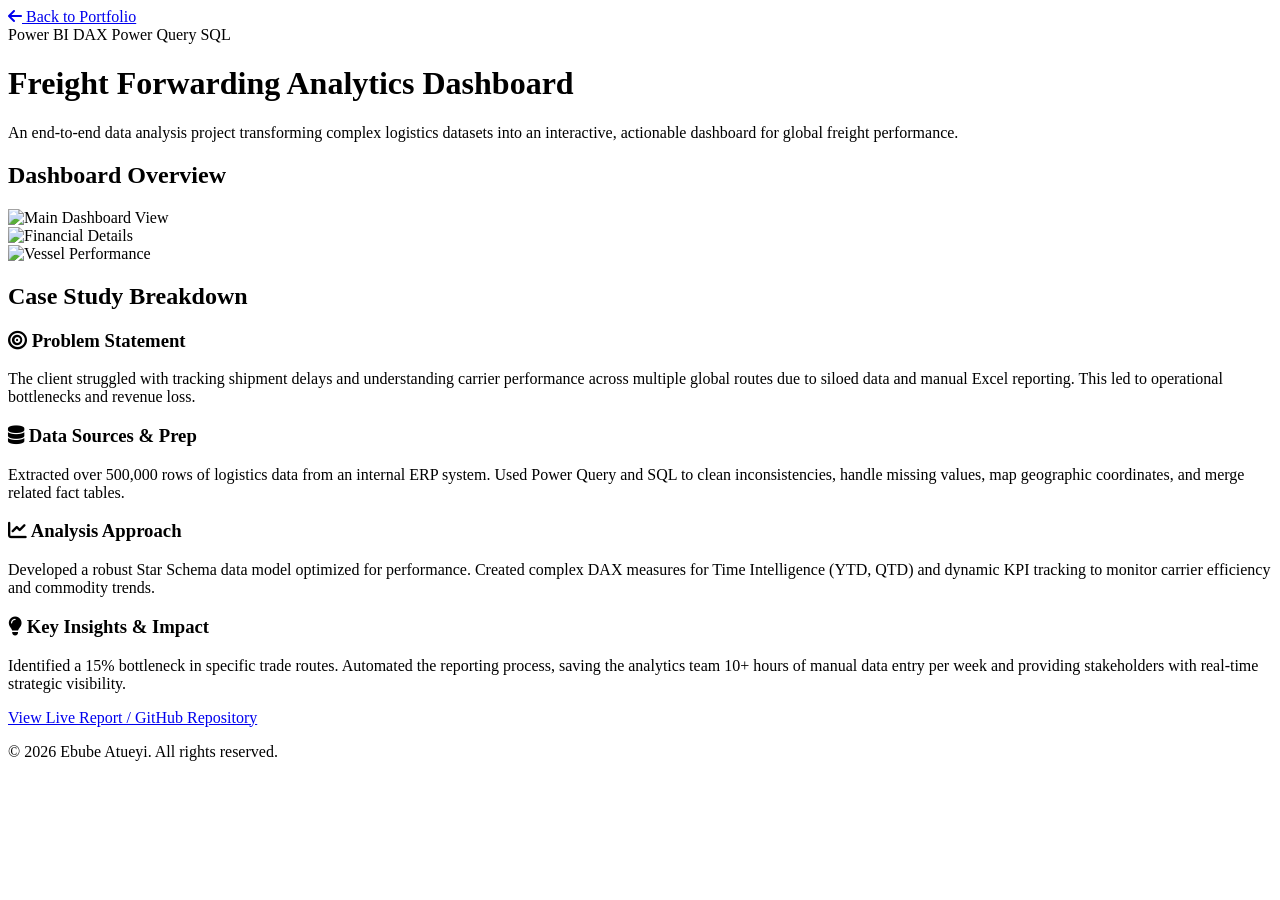
==== case-study/case-study.html @ 36c812da "refactor: move case-study.html into a dedicated subdirectory and update navigation links accordingly" ====
<!DOCTYPE html>
<html lang="en">

<head>
    <meta charset="UTF-8">
    <meta name="viewport" content="width=device-width, initial-scale=1.0">
    <title>Project Case Study | Ebube Atueyi</title>
    
    <!--💡UPDATE: Add your favicon here-->
    <link rel="icon" type="image/png" href="/favicon-32x32.png">
    <link rel="apple-touch-icon" href="/favicon-32x32.png">
    
    <!-- Google Fonts -->
    <link rel="preconnect" href="https://fonts.googleapis.com">
    <link rel="preconnect" href="https://fonts.gstatic.com" crossorigin>
    <link href="https://fonts.googleapis.com/css2?family=Inter:wght@300;400;500;600&family=Outfit:wght@500;600;700;800&display=swap" rel="stylesheet">
    
    <!-- Font Awesome -->
    <link rel="stylesheet" href="https://cdnjs.cloudflare.com/ajax/libs/font-awesome/6.4.2/css/all.min.css">
    
    <!-- Stylesheet -->
    <link rel="stylesheet" href="assets/css/style.css">
</head>

<body>

    <!-- NAVIGATION (Simplified for Case Study) -->
    <nav>
        <div class="container nav-case-study">
            <a href="index.html" class="back-link"><i class="fas fa-arrow-left"></i> Back to Portfolio</a>
        </div>
    </nav>

    <!-- CASE STUDY HERO -->
    <header class="case-study-hero">
        <div class="container">
            <div class="tech-stack hero-stack">
                <span>Power BI</span>
                <span>DAX</span>
                <span>Power Query</span>
                <span>SQL</span>
            </div>
            <h1>Freight Forwarding Analytics Dashboard</h1>
            <p>An end-to-end data analysis project transforming complex logistics datasets into an interactive, actionable dashboard for global freight performance.</p>
        </div>
    </header>

    <!-- MAIN CONTENT -->
    <main class="case-study-main">
        <div class="container">
            
            <!-- IMAGE GRID SECTION -->
            <section class="case-study-section">
                <h2>Dashboard Overview</h2>
                <div class="image-gallery">
                    <!--💡UPDATE: Replace with real screenshots-->
                    <div class="gallery-item large">
                        <img src="assets/images/executive_overview.png" alt="Main Dashboard View">
                    </div>
                    <div class="gallery-item">
                        <img src="assets/images/finance_commodity.png" alt="Financial Details">
                    </div>
                    <div class="gallery-item">
                        <img src="assets/images/vessel_performance.png" alt="Vessel Performance">
                    </div>
                </div>
            </section>

            <!-- CASE STUDY BREAKDOWN -->
            <section class="case-study-section">
                <h2>Case Study Breakdown</h2>
                <div class="breakdown-grid">
                    
                    <div class="breakdown-card">
                        <h3><i class="fas fa-bullseye"></i> Problem Statement</h3>
                        <p>The client struggled with tracking shipment delays and understanding carrier performance across multiple global routes due to siloed data and manual Excel reporting. This led to operational bottlenecks and revenue loss.</p>
                    </div>

                    <div class="breakdown-card">
                        <h3><i class="fas fa-database"></i> Data Sources & Prep</h3>
                        <p>Extracted over 500,000 rows of logistics data from an internal ERP system. Used Power Query and SQL to clean inconsistencies, handle missing values, map geographic coordinates, and merge related fact tables.</p>
                    </div>

                    <div class="breakdown-card">
                        <h3><i class="fas fa-chart-line"></i> Analysis Approach</h3>
                        <p>Developed a robust Star Schema data model optimized for performance. Created complex DAX measures for Time Intelligence (YTD, QTD) and dynamic KPI tracking to monitor carrier efficiency and commodity trends.</p>
                    </div>

                    <div class="breakdown-card">
                        <h3><i class="fas fa-lightbulb"></i> Key Insights & Impact</h3>
                        <p>Identified a 15% bottleneck in specific trade routes. Automated the reporting process, saving the analytics team 10+ hours of manual data entry per week and providing stakeholders with real-time strategic visibility.</p>
                    </div>

                </div>
            </section>

            <!-- FOOTER ACTION -->
            <div class="case-study-footer">
                <a href="https://github.com/Atueyi/Atueyi-data-project-documentation" target="_blank" class="btn">View Live Report / GitHub Repository</a>
            </div>

        </div>
    </main>

    <!-- FOOTER -->
    <footer>
        <div class="container">
            <p>&copy; <script>document.write(new Date().getFullYear());</script> Ebube Atueyi. All rights reserved.</p>
        </div>
    </footer>

</body>
</html>
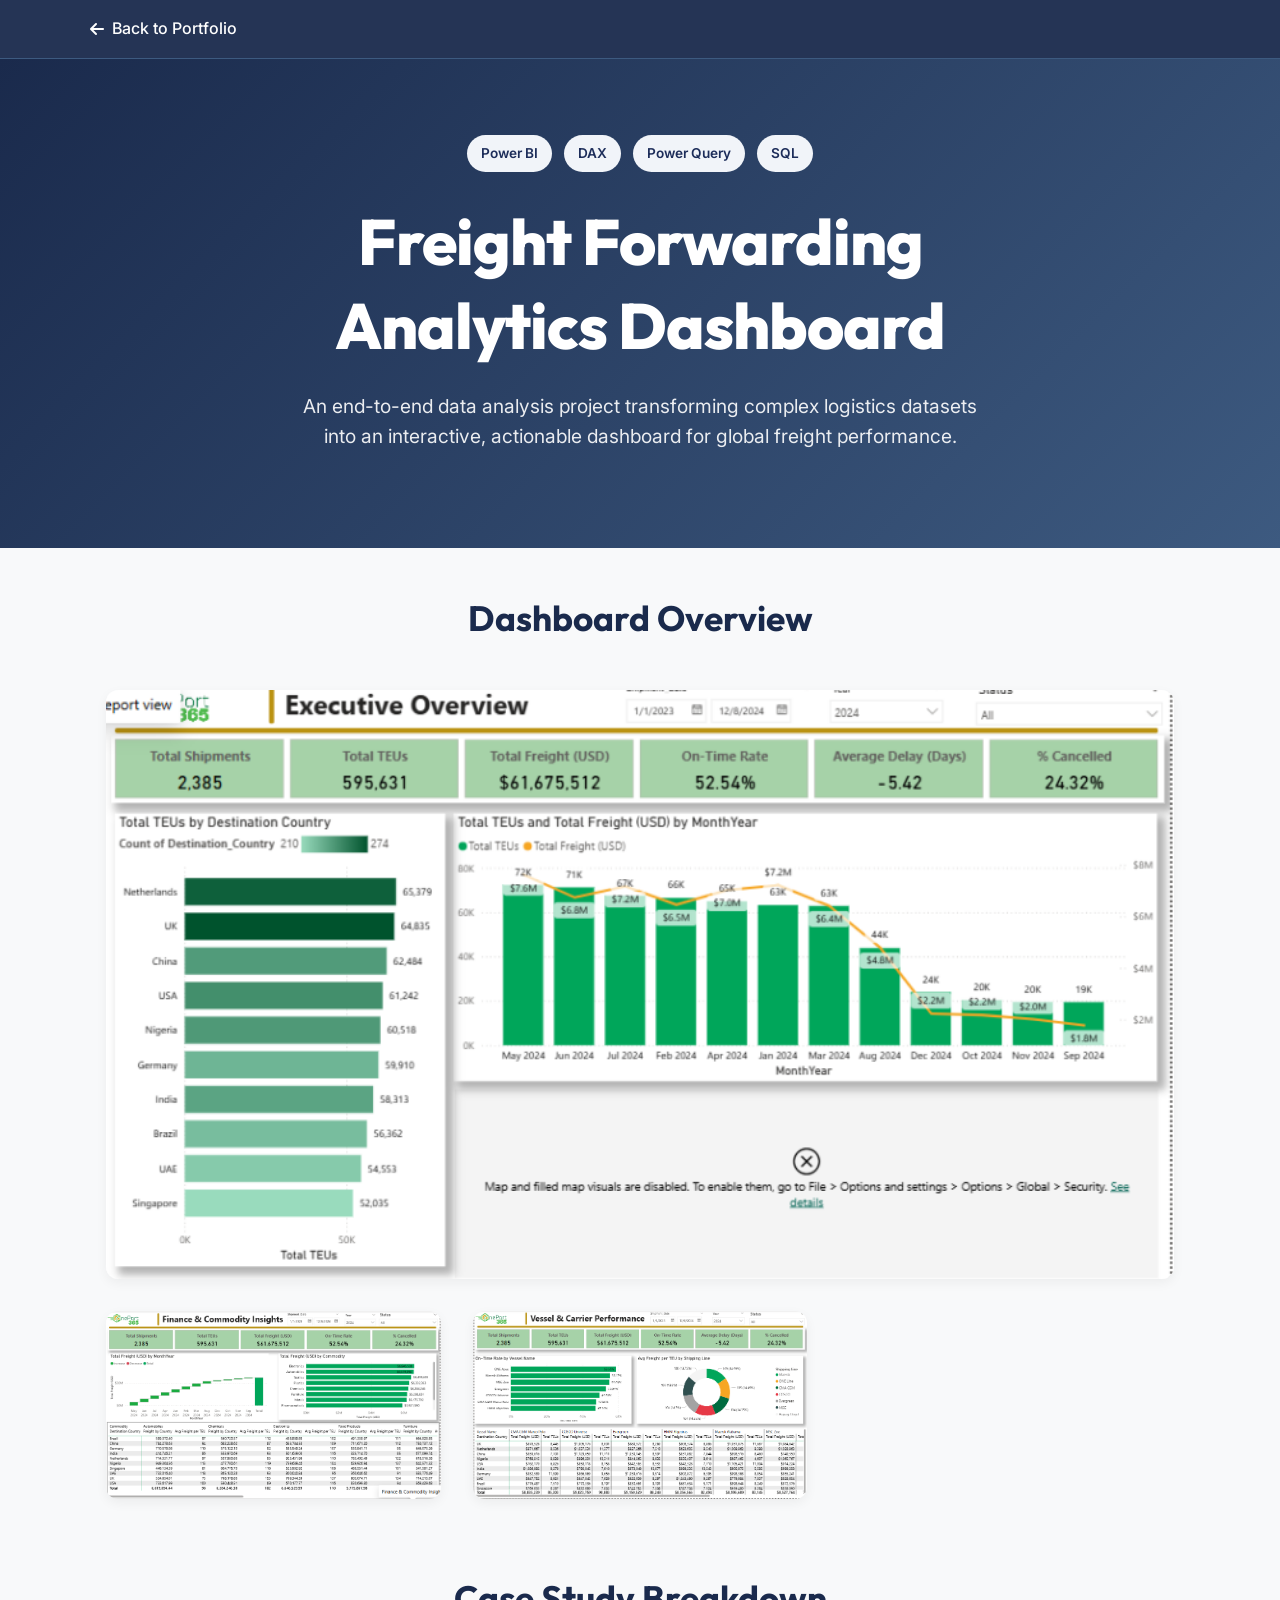
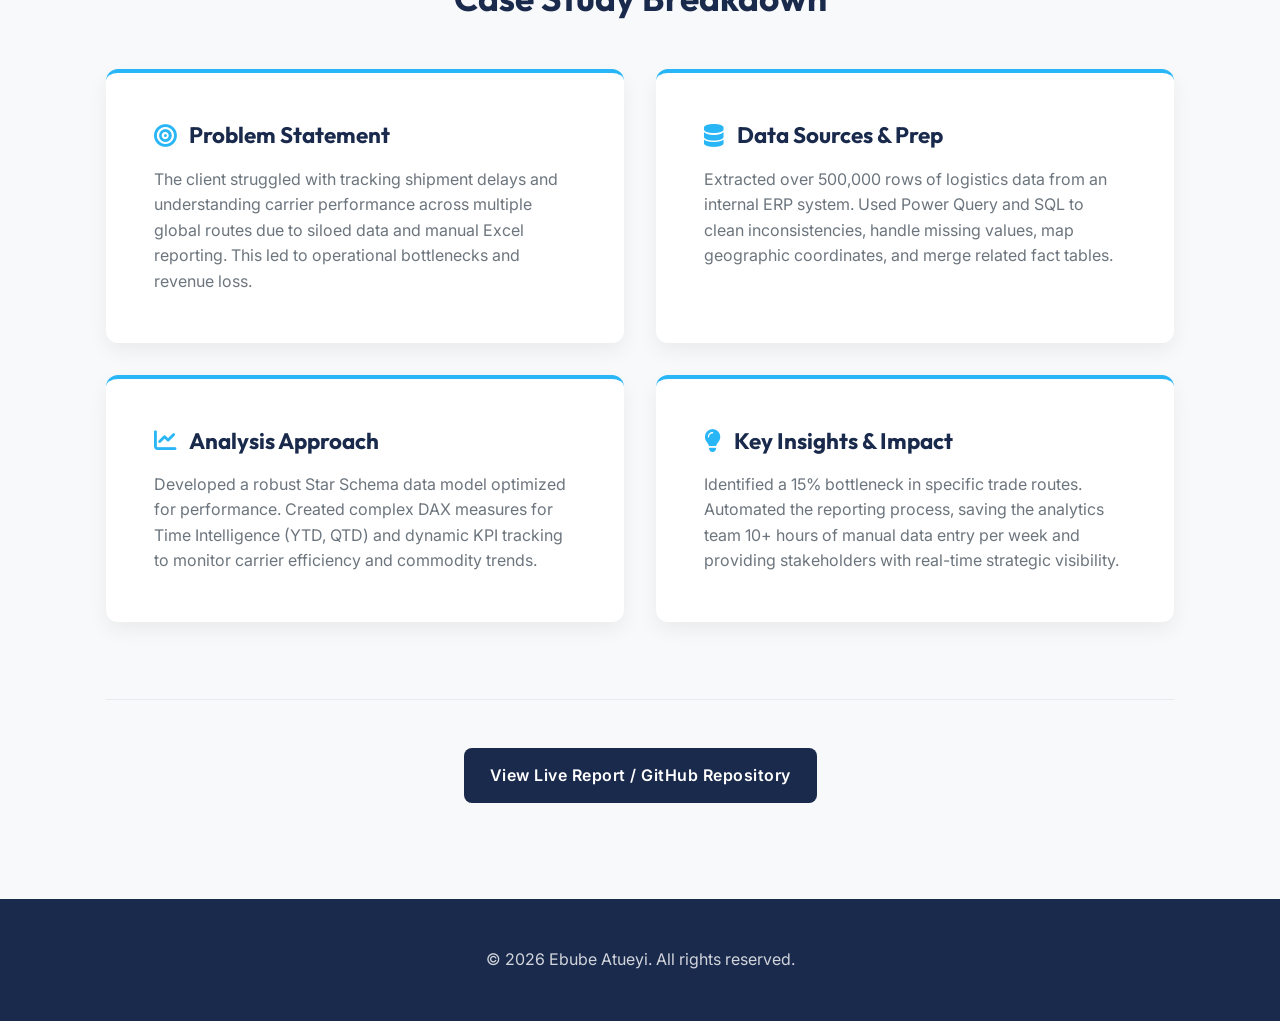
==== commit 1cbd73a8: "changes made" ====
--- a/case-study/case-study.html
+++ b/case-study/case-study.html
@@ -19,7 +19,9 @@
     <link rel="stylesheet" href="https://cdnjs.cloudflare.com/ajax/libs/font-awesome/6.4.2/css/all.min.css">
     
     <!-- Stylesheet -->
-    <link rel="stylesheet" href="assets/css/style.css">
+    <link rel="stylesheet" href="../assets/css/style.css">
+
+
 </head>
 
 <body>
@@ -55,13 +57,13 @@
                 <div class="image-gallery">
                     <!--💡UPDATE: Replace with real screenshots-->
                     <div class="gallery-item large">
-                        <img src="assets/images/executive_overview.png" alt="Main Dashboard View">
+                        <img src="../assets/images/executive_overview.png" alt="Main Dashboard View">
                     </div>
                     <div class="gallery-item">
-                        <img src="assets/images/finance_commodity.png" alt="Financial Details">
+                        <img src="../assets/images/finance_commodity.png" alt="Financial Details">
                     </div>
                     <div class="gallery-item">
-                        <img src="assets/images/vessel_performance.png" alt="Vessel Performance">
+                        <img src="../assets/images/vessel_performance.png" alt="Vessel Performance">
                     </div>
                 </div>
             </section>
--- a/assets/css/style.css
+++ b/assets/css/style.css
@@ -0,0 +1,758 @@
+/* =========================================
+   1. VARIABLES & TOKENS
+========================================= */
+:root {
+	/* Color Palette */
+	--primary-color: #1a2a4c;
+	--secondary-color: #3d5a80;
+	--accent-color: #29b6f6;
+	--accent-light: rgba(41, 182, 246, 0.15);
+	--accent-dark: #0288d1;
+
+	/* Neutral Colors */
+	--bg-main: #f8f9fa;
+	--bg-card: #ffffff;
+	--bg-alt: rgba(248, 249, 250, 0.8);
+	--text-main: #343a40;
+	--text-muted: #6c757d;
+	--text-light: #ffffff;
+	--border-light: #e9ecef;
+
+	/* Typography */
+	--font-heading: "Outfit", sans-serif;
+	--font-body: "Inter", sans-serif;
+
+	/* Layout & Spacing */
+	--max-width: 1100px;
+	--spacing-sm: clamp(0.5rem, 1.5vw, 1rem);
+	--spacing-md: clamp(1rem, 2.5vw, 2rem);
+	--spacing-lg: clamp(2rem, 4vw, 3rem);
+	--spacing-xl: clamp(3rem, 6vw, 6rem);
+	
+	/* Radii & Shadows */
+	--radius-sm: 8px;
+	--radius-md: 12px;
+	--radius-lg: 18px;
+	--radius-full: 50%;
+	
+	--shadow-sm: 0 4px 12px rgba(0, 0, 0, 0.05);
+	--shadow-md: 0 8px 20px rgba(0, 0, 0, 0.06);
+	--shadow-hover: 0 12px 28px rgba(0, 0, 0, 0.12);
+	
+	/* Transitions */
+	--transition-fast: 0.2s ease;
+	--transition-normal: 0.3s ease;
+}
+
+/* =========================================
+   2. BASE & RESET
+========================================= */
+*, *::before, *::after {
+	margin: 0;
+	padding: 0;
+	box-sizing: border-box;
+}
+
+html {
+	scroll-behavior: smooth;
+	font-size: 16px;
+}
+
+body {
+	font-family: var(--font-body);
+	font-weight: 400;
+	line-height: 1.6;
+	background-color: var(--bg-main);
+	color: var(--text-main);
+	-webkit-font-smoothing: antialiased;
+}
+
+.container {
+	width: 90%;
+	max-width: var(--max-width);
+	margin: 0 auto;
+	padding: 0 var(--spacing-sm);
+}
+
+a {
+	text-decoration: none;
+	color: var(--accent-color);
+	transition: all var(--transition-normal);
+}
+
+a:hover {
+	opacity: 0.8;
+}
+
+img {
+	max-width: 100%;
+	height: auto;
+	display: block;
+}
+
+ul {
+	list-style: none;
+}
+
+/* =========================================
+   3. TYPOGRAPHY
+========================================= */
+h1, h2, h3, h4, h5, h6 {
+	font-family: var(--font-heading);
+	color: var(--primary-color);
+	line-height: 1.3;
+}
+
+.section h2 {
+	text-align: center;
+	font-size: clamp(2.2rem, 5vw, 3rem);
+	font-weight: 800;
+	margin-bottom: var(--spacing-xl);
+	position: relative;
+	letter-spacing: -0.5px;
+}
+
+.section h2::after {
+	content: "";
+	position: absolute;
+	bottom: -20px;
+	left: 50%;
+	transform: translateX(-50%);
+	width: 70px;
+	height: 3px;
+	background: var(--accent-color);
+}
+
+/* =========================================
+   4. BUTTONS
+========================================= */
+.btn {
+	display: inline-flex;
+	align-items: center;
+	justify-content: center;
+	background: var(--primary-color);
+	color: var(--text-light);
+	padding: 0.8rem 1.5rem;
+	border-radius: var(--radius-sm);
+	font-weight: 600;
+	text-align: center;
+	transition: all var(--transition-normal);
+	letter-spacing: 0.5px;
+	border: 2px solid transparent;
+	cursor: pointer;
+}
+
+.btn:hover {
+	background: var(--accent-color);
+	color: var(--text-light);
+	transform: translateY(-2px);
+}
+
+.btn-secondary {
+	background: transparent;
+	color: var(--primary-color);
+	border-color: var(--primary-color);
+}
+
+.btn-secondary:hover {
+	background: var(--primary-color);
+	color: var(--text-light);
+}
+
+/* =========================================
+   5. LAYOUT & COMPONENTS
+========================================= */
+
+/* Header / Hero */
+header {
+	background: linear-gradient(135deg, var(--primary-color), var(--secondary-color));
+	color: var(--text-light);
+	padding: var(--spacing-xl) 0;
+	text-align: center;
+}
+
+header h1 {
+	color: var(--text-light);
+	font-size: clamp(2.5rem, 6vw, 4.5rem);
+	font-weight: 800;
+	margin-bottom: var(--spacing-sm);
+	letter-spacing: -1px;
+}
+
+header p {
+	font-size: clamp(1.1rem, 2.5vw, 1.4rem);
+	font-weight: 400;
+	opacity: 0.95;
+	margin-bottom: var(--spacing-lg);
+}
+
+.social-links {
+	display: flex;
+	justify-content: center;
+	gap: 1.5rem;
+}
+
+.social-links a {
+	color: var(--text-light);
+	font-size: 1.6rem;
+}
+
+.social-links a:hover {
+	color: var(--accent-color);
+	transform: translateY(-3px);
+}
+
+/* Navigation */
+nav {
+	background-color: rgba(26, 42, 76, 0.95);
+	backdrop-filter: blur(5px);
+	position: sticky;
+	top: 0;
+	z-index: 1000;
+	border-bottom: 1px solid var(--secondary-color);
+}
+
+nav ul {
+	display: flex;
+	justify-content: center;
+	flex-wrap: wrap;
+	padding: 0.5rem 0;
+	gap: 0.5rem;
+}
+
+nav ul li a {
+	color: var(--text-light);
+	font-weight: 500;
+	padding: 0.8rem 1.5rem;
+	font-size: 1rem;
+	letter-spacing: 0.5px;
+	position: relative;
+	display: inline-block;
+}
+
+nav ul li a::after {
+	content: "";
+	position: absolute;
+	bottom: 5px;
+	left: 50%;
+	transform: translateX(-50%);
+	width: 0;
+	height: 2px;
+	background-color: var(--accent-color);
+	transition: width var(--transition-normal);
+}
+
+nav ul li a:hover::after {
+	width: 50%;
+}
+
+/* Navigation inside Case Study */
+.nav-case-study {
+	display: flex;
+	padding: 1rem 0;
+}
+.back-link {
+	color: var(--text-light);
+	font-weight: 500;
+	display: inline-flex;
+	align-items: center;
+	gap: 0.5rem;
+}
+.back-link:hover {
+	color: var(--accent-color);
+}
+
+/* Sections Base */
+.section {
+	padding: var(--spacing-xl) 0;
+}
+
+/* About Section */
+.about-content {
+	display: flex;
+	flex-direction: column;
+	align-items: center;
+	gap: var(--spacing-lg);
+	max-width: 960px;
+	margin: 0 auto;
+	text-align: center;
+}
+
+@media (min-width: 768px) {
+	.about-content {
+		flex-direction: row;
+		text-align: left;
+	}
+}
+
+.profile-photo {
+	width: clamp(200px, 30vw, 280px);
+	height: clamp(200px, 30vw, 280px);
+	border-radius: var(--radius-full);
+	object-fit: cover;
+	border: 7px solid var(--bg-card);
+	box-shadow: var(--shadow-md);
+	flex-shrink: 0;
+}
+
+.about-text p {
+	font-size: 1.1rem;
+	margin-bottom: 1rem;
+}
+
+/* Projects Section */
+.projects-grid {
+	display: grid;
+	/* grid-template-columns: repeat(auto-fit, minmax(min(100%, 320px), 1fr));
+	 */
+	 	grid-template-columns: repeat(auto-fit, minmax(340px, 1fr));
+
+	gap: var(--spacing-lg);
+}
+
+.project-card {
+	background: var(--bg-card);
+	border-radius: var(--radius-lg);
+	overflow: hidden;
+	box-shadow: var(--shadow-md);
+	transition: all var(--transition-normal);
+	display: flex;
+	flex-direction: column;
+	height: 100%;
+}
+
+.project-card:hover {
+	transform: translateY(-6px);
+	box-shadow: var(--shadow-hover);
+}
+
+.project-image {
+	width: 100%;
+	aspect-ratio: 16 / 9;
+	overflow: hidden;
+}
+
+.project-image img {
+	width: 100%;
+	height: 100%;
+	object-fit: cover;
+	transition: transform 0.4s ease;
+}
+
+.project-card:hover .project-image img {
+	transform: scale(1.05);
+}
+
+.project-card-content {
+	padding: var(--spacing-md);
+	display: flex;
+	flex-direction: column;
+	flex-grow: 1;
+}
+
+.project-card-content h3 {
+	font-size: clamp(1.4rem, 2.5vw, 1.8rem);
+	margin-bottom: 0.8rem;
+}
+
+.project-detail {
+	color: var(--text-muted);
+	margin-bottom: 1.5rem;
+	flex-grow: 1;
+}
+
+.tech-stack {
+	display: flex;
+	flex-wrap: wrap;
+	gap: 0.5rem;
+	margin-bottom: 1.5rem;
+}
+
+.tech-stack span {
+	background: var(--accent-light);
+	color: var(--accent-dark);
+	padding: 0.4rem 0.8rem;
+	border-radius: 30px;
+	font-size: 0.85rem;
+	font-weight: 600;
+}
+
+.project-buttons {
+	display: grid;
+	grid-template-columns: 1fr;
+	gap: 1rem;
+	margin-top: auto;
+}
+
+/* Skills Section */
+.skills-table {
+	display: grid;
+	grid-template-columns: repeat(auto-fit, minmax(min(100%, 250px), 1fr));
+	gap: var(--spacing-lg);
+	background-color: var(--bg-card);
+	padding: var(--spacing-lg);
+	border-radius: var(--radius-md);
+	box-shadow: var(--shadow-md);
+}
+
+.skill-column {
+	padding: var(--spacing-md);
+	background: var(--bg-alt);
+	border-radius: var(--radius-sm);
+	transition: transform var(--transition-normal);
+}
+
+.skill-column:hover {
+	transform: translateY(-3px);
+}
+
+.skill-header {
+	display: flex;
+	align-items: center;
+	margin-bottom: 1.5rem;
+	gap: 1rem;
+}
+
+.skill-header i {
+	font-size: 2rem;
+	color: var(--accent-color);
+}
+
+.skill-header h3 {
+	font-size: 1.4rem;
+}
+
+.skill-list li {
+	padding: 0.6rem 0 0.6rem 1.5rem;
+	color: var(--text-main);
+	border-bottom: 1px solid var(--border-light);
+	position: relative;
+}
+
+.skill-list li::before {
+	content: "›";
+	position: absolute;
+	left: 0;
+	top: 50%;
+	transform: translateY(-50%);
+	color: var(--accent-color);
+	font-weight: 700;
+	font-size: 1.2rem;
+}
+
+.skill-list li:last-child {
+	border-bottom: none;
+}
+
+/* Contact Section */
+.contact-form {
+	max-width: 700px;
+	margin: 0 auto;
+	background: var(--bg-card);
+	padding: var(--spacing-lg);
+	border-radius: var(--radius-md);
+	box-shadow: var(--shadow-md);
+}
+
+@media (max-width: 768px) {
+	.contact-form {
+		padding: var(--spacing-md) 0;
+		background: none;
+		box-shadow: none;
+	}
+}
+
+.contact-form p {
+	text-align: center;
+	margin-bottom: var(--spacing-md);
+	color: var(--text-muted);
+}
+
+.form-group {
+	margin-bottom: 1.5rem;
+}
+
+.contact-form label {
+	display: block;
+	margin-bottom: 0.5rem;
+	font-weight: 500;
+	color: var(--text-main);
+}
+
+.contact-form input,
+.contact-form textarea {
+	width: 100%;
+	padding: 1rem;
+	border: 1px solid var(--border-light);
+	border-radius: var(--radius-sm);
+	font-family: var(--font-body);
+	font-size: 1rem;
+	background-color: var(--bg-main);
+	transition: all var(--transition-normal);
+}
+
+.contact-form input:focus,
+.contact-form textarea:focus {
+	outline: none;
+	border-color: var(--accent-color);
+	background-color: var(--bg-card);
+	box-shadow: 0 0 0 3px var(--accent-light);
+}
+
+.contact-form .btn {
+	width: 100%;
+	padding: 1rem;
+	font-size: 1.1rem;
+}
+
+/* =========================================
+   6. CASE STUDY TEMPLATE STYLES
+========================================= */
+
+.case-study-hero {
+	background: linear-gradient(135deg, var(--primary-color), var(--secondary-color));
+	padding: var(--spacing-xl) 0 var(--spacing-lg);
+	text-align: center;
+	color: var(--text-light);
+}
+
+.hero-stack {
+	justify-content: center;
+	margin-bottom: 1.5rem;
+}
+.hero-stack span {
+	background: rgba(255, 255, 255, 0.15);
+	color: var(--text-light);
+}
+
+.case-study-hero h1 {
+	font-size: clamp(2.5rem, 5vw, 4rem);
+	color: var(--text-light);
+	margin-bottom: 1.5rem;
+	max-width: 800px;
+	margin-inline: auto;
+}
+
+.case-study-hero p {
+	font-size: 1.2rem;
+	opacity: 0.9;
+	max-width: 700px;
+	margin-inline: auto;
+}
+
+.case-study-main {
+	padding: var(--spacing-lg) 0;
+}
+
+.case-study-section {
+	margin-bottom: var(--spacing-xl);
+}
+
+.case-study-section h2 {
+	font-family: var(--font-heading);
+	font-size: 2.2rem;
+	color: var(--primary-color);
+	margin-bottom: var(--spacing-lg);
+	text-align: center;
+}
+
+.image-gallery {
+	display: grid;
+	grid-template-columns: repeat(auto-fit, minmax(300px, 1fr));
+	gap: var(--spacing-md);
+}
+
+.gallery-item {
+	border-radius: var(--radius-md);
+	overflow: hidden;
+	box-shadow: var(--shadow-sm);
+}
+.gallery-item img {
+	width: 100%;
+	height: 100%;
+	object-fit: cover;
+	transition: transform 0.3s;
+}
+.gallery-item:hover img {
+	transform: scale(1.02);
+}
+.gallery-item.large {
+	grid-column: 1 / -1;
+}
+
+.breakdown-grid {
+	display: grid;
+	grid-template-columns: repeat(auto-fit, minmax(min(100%, 350px), 1fr));
+	gap: var(--spacing-md);
+}
+
+.breakdown-card {
+	background: var(--bg-card);
+	padding: var(--spacing-lg);
+	border-radius: var(--radius-md);
+	box-shadow: var(--shadow-md);
+	border-top: 4px solid var(--accent-color);
+}
+
+.breakdown-card h3 {
+	font-size: 1.4rem;
+	margin-bottom: 1rem;
+	display: flex;
+	align-items: center;
+	gap: 0.8rem;
+	color: var(--primary-color);
+}
+.breakdown-card h3 i {
+	color: var(--accent-color);
+}
+.breakdown-card p {
+	color: var(--text-muted);
+}
+
+.case-study-footer {
+	text-align: center;
+	padding: var(--spacing-lg) 0;
+	border-top: 1px solid var(--border-light);
+}
+
+/* Footer */
+footer {
+	background: var(--primary-color);
+	color: var(--text-light);
+	text-align: center;
+	padding: var(--spacing-lg) 0;
+}
+
+footer p {
+	opacity: 0.8;
+}
+
+
+
+/* =========================================
+PROJECTS SECTION
+========================================= */
+
+.projects-grid {
+    display: grid;
+    grid-template-columns: repeat(auto-fit, minmax(380px, 1fr));
+    gap: 2rem;
+    margin-top: 3rem;
+}
+
+/* PROJECT CARD */
+
+.project-card {
+    background: #ffffff;
+    border-radius: 18px;
+    overflow: hidden;
+    box-shadow: 0 8px 20px rgba(0,0,0,0.06);
+    transition: all 0.3s ease;
+    display: flex;
+    flex-direction: column;
+}
+
+.project-card:hover {
+    transform: translateY(-6px);
+    box-shadow: 0 12px 28px rgba(0,0,0,0.12);
+}
+
+/* PROJECT IMAGE */
+
+.project-image {
+    width: 100%;
+    height: 240px;
+    overflow: hidden;
+}
+
+.project-image img {
+    width: 100%;
+    height: 100%;
+    object-fit: cover;
+    transition: transform 0.4s ease;
+}
+
+.project-card:hover .project-image img {
+    transform: scale(1.03);
+}
+
+/* PROJECT CONTENT */
+
+.project-card-content {
+    padding: 1.8rem;
+}
+
+.project-card-content h3 {
+    font-size: 2rem;
+    line-height: 1.3;
+    margin-bottom: 1rem;
+    color: #1d2d5a;
+}
+
+.project-card-content p {
+    font-size: 1rem;
+    line-height: 1.8;
+    color: #555;
+    margin-bottom: 1.5rem;
+}
+
+/* TECH STACK TAGS */
+
+.tech-stack {
+    display: flex;
+    flex-wrap: wrap;
+    gap: 0.7rem;
+    margin-bottom: 1.8rem;
+}
+
+.tech-stack span {
+    background: #f1f4f9;
+    color: #1d2d5a;
+    padding: 0.45rem 0.9rem;
+    border-radius: 30px;
+    font-size: 0.85rem;
+    font-weight: 600;
+}
+
+/* BUTTONS */
+
+.project-buttons {
+    display: flex;
+    gap: 1rem;
+}
+
+.project-buttons .btn {
+    flex: 1;
+    text-align: center;
+}
+
+/* SECONDARY BUTTON */
+
+.btn-secondary {
+    background: transparent;
+    border: 2px solid #1d2d5a;
+    color: #1d2d5a;
+}
+
+.btn-secondary:hover {
+    background: #1d2d5a;
+    color: #ffffff;
+}
+
+/* MOBILE RESPONSIVENESS */
+
+@media (max-width: 768px) {
+
+    .projects-grid {
+        grid-template-columns: 1fr;
+    }
+
+    .project-buttons {
+        flex-direction: column;
+    }
+
+    .project-card-content h3 {
+        font-size: 1.6rem;
+    }
+
+}
